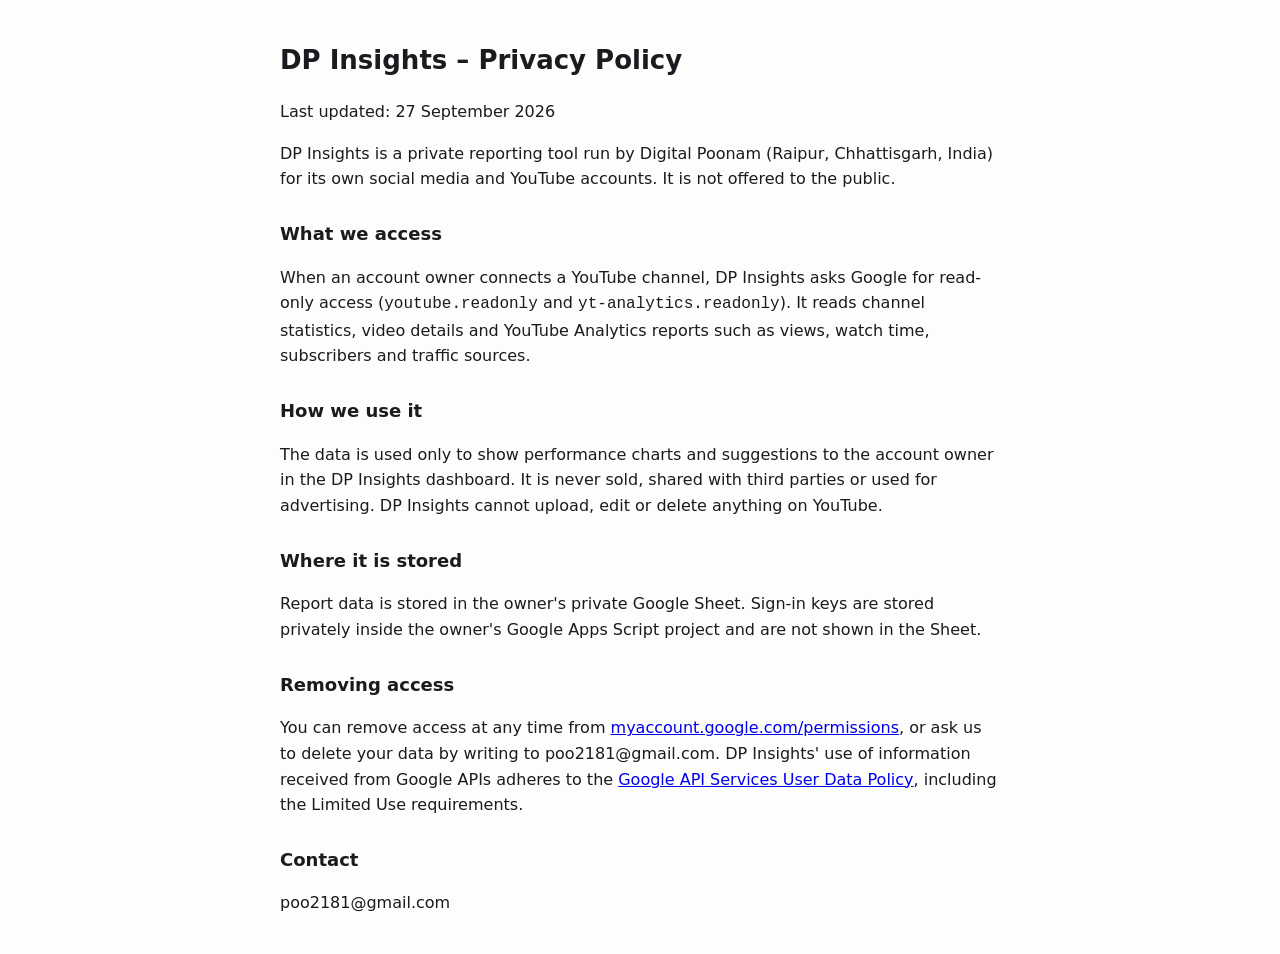
==== privacy.html @ 1d912e58 "Add files via upload" ====
<!doctype html>
<html lang="en"><head><meta charset="utf-8"><meta name="viewport" content="width=device-width, initial-scale=1">
<title>DP Insights – Privacy Policy</title>
<style>body{font:16px/1.6 system-ui,sans-serif;max-width:720px;margin:40px auto;padding:0 16px;color:#1a1a1f;background:#fdfdfc}h1{font-size:26px}h2{font-size:18px;margin-top:28px}@media(prefers-color-scheme:dark){body{background:#141417;color:#eee}}</style></head>
<body>
<h1>DP Insights – Privacy Policy</h1>
<p>Last updated: 27 September 2026</p>
<p>DP Insights is a private reporting tool run by Digital Poonam (Raipur, Chhattisgarh, India) for its own social media and YouTube accounts. It is not offered to the public.</p>
<h2>What we access</h2>
<p>When an account owner connects a YouTube channel, DP Insights asks Google for read-only access (<code>youtube.readonly</code> and <code>yt-analytics.readonly</code>). It reads channel statistics, video details and YouTube Analytics reports such as views, watch time, subscribers and traffic sources.</p>
<h2>How we use it</h2>
<p>The data is used only to show performance charts and suggestions to the account owner in the DP Insights dashboard. It is never sold, shared with third parties or used for advertising. DP Insights cannot upload, edit or delete anything on YouTube.</p>
<h2>Where it is stored</h2>
<p>Report data is stored in the owner's private Google Sheet. Sign-in keys are stored privately inside the owner's Google Apps Script project and are not shown in the Sheet.</p>
<h2>Removing access</h2>
<p>You can remove access at any time from <a href="https://myaccount.google.com/permissions">myaccount.google.com/permissions</a>, or ask us to delete your data by writing to poo2181@gmail.com. DP Insights' use of information received from Google APIs adheres to the <a href="https://developers.google.com/terms/api-services-user-data-policy">Google API Services User Data Policy</a>, including the Limited Use requirements.</p>
<h2>Contact</h2>
<p>poo2181@gmail.com</p>
</body></html>
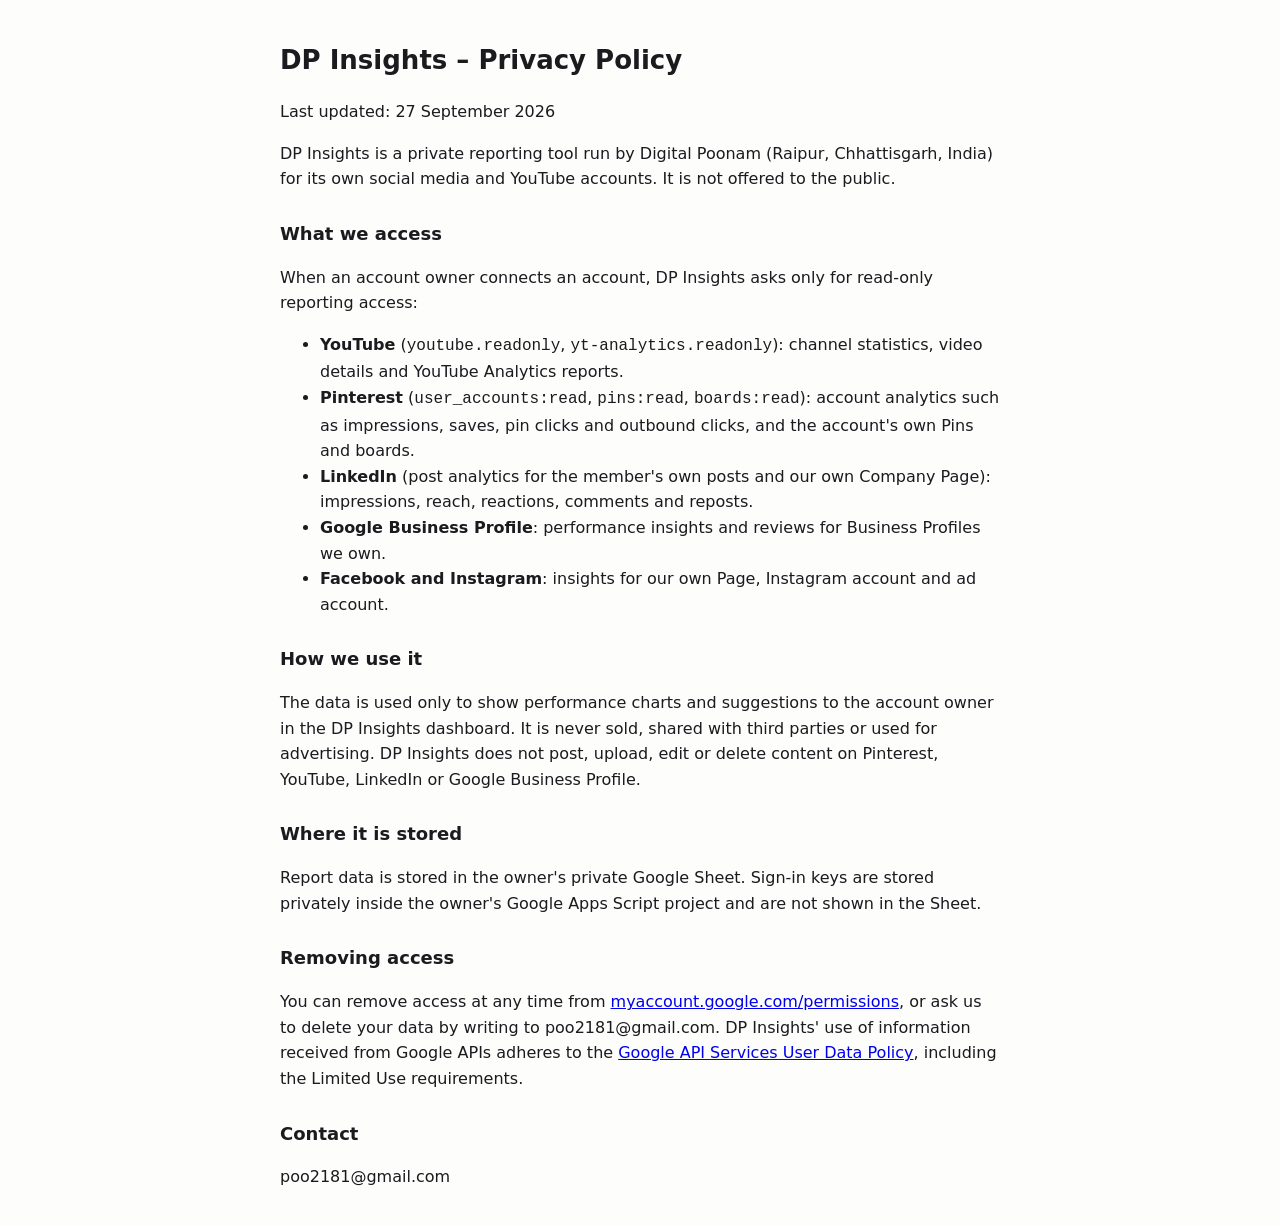
==== commit c91493e0: "Add files via upload" ====
--- a/privacy.html
+++ b/privacy.html
@@ -7,9 +7,16 @@
 <p>Last updated: 27 September 2026</p>
 <p>DP Insights is a private reporting tool run by Digital Poonam (Raipur, Chhattisgarh, India) for its own social media and YouTube accounts. It is not offered to the public.</p>
 <h2>What we access</h2>
-<p>When an account owner connects a YouTube channel, DP Insights asks Google for read-only access (<code>youtube.readonly</code> and <code>yt-analytics.readonly</code>). It reads channel statistics, video details and YouTube Analytics reports such as views, watch time, subscribers and traffic sources.</p>
+<p>When an account owner connects an account, DP Insights asks only for read-only reporting access:</p>
+<ul>
+<li><b>YouTube</b> (<code>youtube.readonly</code>, <code>yt-analytics.readonly</code>): channel statistics, video details and YouTube Analytics reports.</li>
+<li><b>Pinterest</b> (<code>user_accounts:read</code>, <code>pins:read</code>, <code>boards:read</code>): account analytics such as impressions, saves, pin clicks and outbound clicks, and the account's own Pins and boards.</li>
+<li><b>LinkedIn</b> (post analytics for the member's own posts and our own Company Page): impressions, reach, reactions, comments and reposts.</li>
+<li><b>Google Business Profile</b>: performance insights and reviews for Business Profiles we own.</li>
+<li><b>Facebook and Instagram</b>: insights for our own Page, Instagram account and ad account.</li>
+</ul>
 <h2>How we use it</h2>
-<p>The data is used only to show performance charts and suggestions to the account owner in the DP Insights dashboard. It is never sold, shared with third parties or used for advertising. DP Insights cannot upload, edit or delete anything on YouTube.</p>
+<p>The data is used only to show performance charts and suggestions to the account owner in the DP Insights dashboard. It is never sold, shared with third parties or used for advertising. DP Insights does not post, upload, edit or delete content on Pinterest, YouTube, LinkedIn or Google Business Profile.</p>
 <h2>Where it is stored</h2>
 <p>Report data is stored in the owner's private Google Sheet. Sign-in keys are stored privately inside the owner's Google Apps Script project and are not shown in the Sheet.</p>
 <h2>Removing access</h2>
